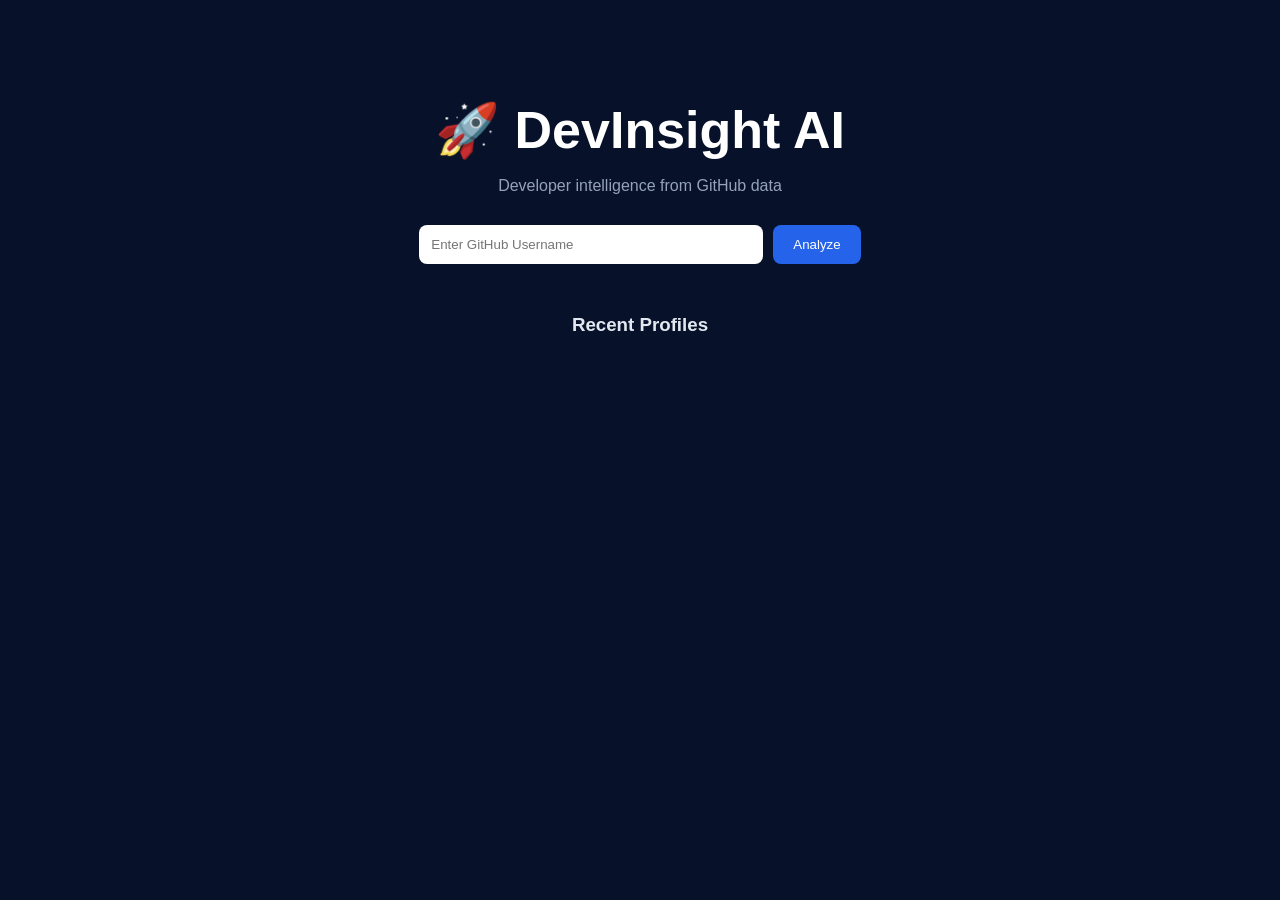
==== templates/index.html @ 2663bfd9 "Initial commits" ====
<!DOCTYPE html>
<html>
<head>
    <title>DevInsight AI</title>
    <link rel="stylesheet" href="/static/index.css">
</head>

<body>

<div class="landing">

    <h1 class="logo">🚀 DevInsight AI</h1>

    <p class="tagline">
        Developer intelligence from GitHub data
    </p>

    <!-- FORM (NO JS NEEDED FOR SUBMIT) -->
    <form action="/dashboard" method="get" class="search-form">

        <input
            type="text"
            name="username"
            id="username"
            placeholder="Enter GitHub Username"
            required
        />

        <button type="submit">Analyze</button>

    </form>

    <!-- RECENT SEARCHES -->
    <div class="recent-box">

        <h3>Recent Profiles</h3>

        <div id="recentList" class="recent-list"></div>

    </div>

</div>

<script src="/static/script.js"></script>

</body>
</html>
---- static/index.css ----
body {
    margin: 0;
    font-family: Arial, sans-serif;
    background: #07122a;
    color: white;
}

.landing {
    max-width: 800px;
    margin: 100px auto;
    text-align: center;
}

.logo {
    font-size: 52px;
    margin-bottom: 10px;
}

.tagline {
    color: #94a3b8;
    margin-bottom: 30px;
}

.search-form {
    display: flex;
    justify-content: center;
    gap: 10px;
}

.search-form input {
    width: 320px;
    padding: 12px;
    border-radius: 8px;
    border: none;
}

.search-form button {
    background: #2563eb;
    color: white;
    border: none;
    padding: 12px 20px;
    border-radius: 8px;
    cursor: pointer;
}

.search-form button:hover {
    background: #1d4ed8;
}

.recent-box {
    margin-top: 50px;
}

.recent-list {
    margin-top: 10px;
}
/* ===== RECENT PROFILES ===== */

.recent-box h3 {
    color: #e2e8f0;
    margin-bottom: 12px;
}

.recent-list {
    display: flex;
    flex-wrap: wrap;
    justify-content: center;
    gap: 10px;
}

/* each recent username */
.recent-item {
    background: #1e293b;
    border: 1px solid #3a475f;
    padding: 8px 14px;
    border-radius: 20px;
    font-size: 14px;
    color: #cbd5e1;
    cursor: pointer;
    transition: all 0.2s ease;
}

.recent-item:hover {
    border-color: #5b6d8a;
    transform: translateY(-2px);
    color: white;
}
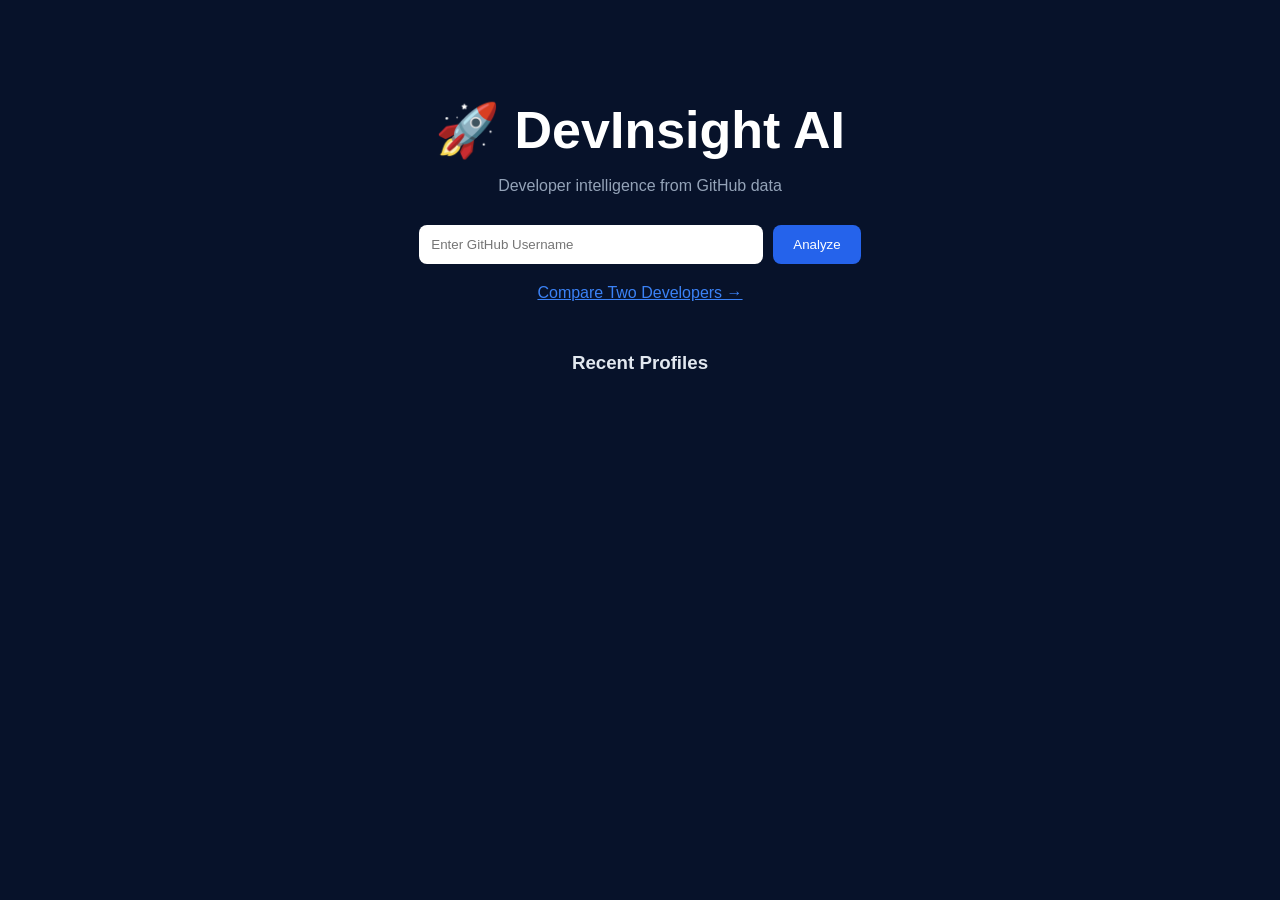
==== commit 56ace51e: "Add compare feature, PDF download, Docker setup, fix charts" ====
--- a/templates/index.html
+++ b/templates/index.html
@@ -1,47 +1,42 @@
-<!DOCTYPE html>
+<!doctype html>
 <html>
-<head>
+  <head>
     <title>DevInsight AI</title>
-    <link rel="stylesheet" href="/static/index.css">
-</head>
+    <link rel="stylesheet" href="/static/index.css" />
+  </head>
 
-<body>
+  <body>
+    <div class="landing">
+      <h1 class="logo">🚀 DevInsight AI</h1>
 
-<div class="landing">
+      <p class="tagline">Developer intelligence from GitHub data</p>
 
-    <h1 class="logo">🚀 DevInsight AI</h1>
-
-    <p class="tagline">
-        Developer intelligence from GitHub data
-    </p>
-
-    <!-- FORM (NO JS NEEDED FOR SUBMIT) -->
-    <form action="/dashboard" method="get" class="search-form">
-
+      <!-- FORM (NO JS NEEDED FOR SUBMIT) -->
+      <form action="/dashboard" method="get" class="search-form">
         <input
-            type="text"
-            name="username"
-            id="username"
-            placeholder="Enter GitHub Username"
-            required
+          type="text"
+          name="username"
+          id="username"
+          placeholder="Enter GitHub Username"
+          required
         />
 
         <button type="submit">Analyze</button>
+      </form>
 
-    </form>
+      <!-- Add after the search form in index.html -->
+      <div style="text-align: center; margin-top: 20px">
+        <a href="/compare" style="color: #3b82f6">Compare Two Developers →</a>
+      </div>
 
-    <!-- RECENT SEARCHES -->
-    <div class="recent-box">
-
+      <!-- RECENT SEARCHES -->
+      <div class="recent-box">
         <h3>Recent Profiles</h3>
 
         <div id="recentList" class="recent-list"></div>
-
+      </div>
     </div>
 
-</div>
-
-<script src="/static/script.js"></script>
-
-</body>
-</html>+    <script src="/static/script.js"></script>
+  </body>
+</html>
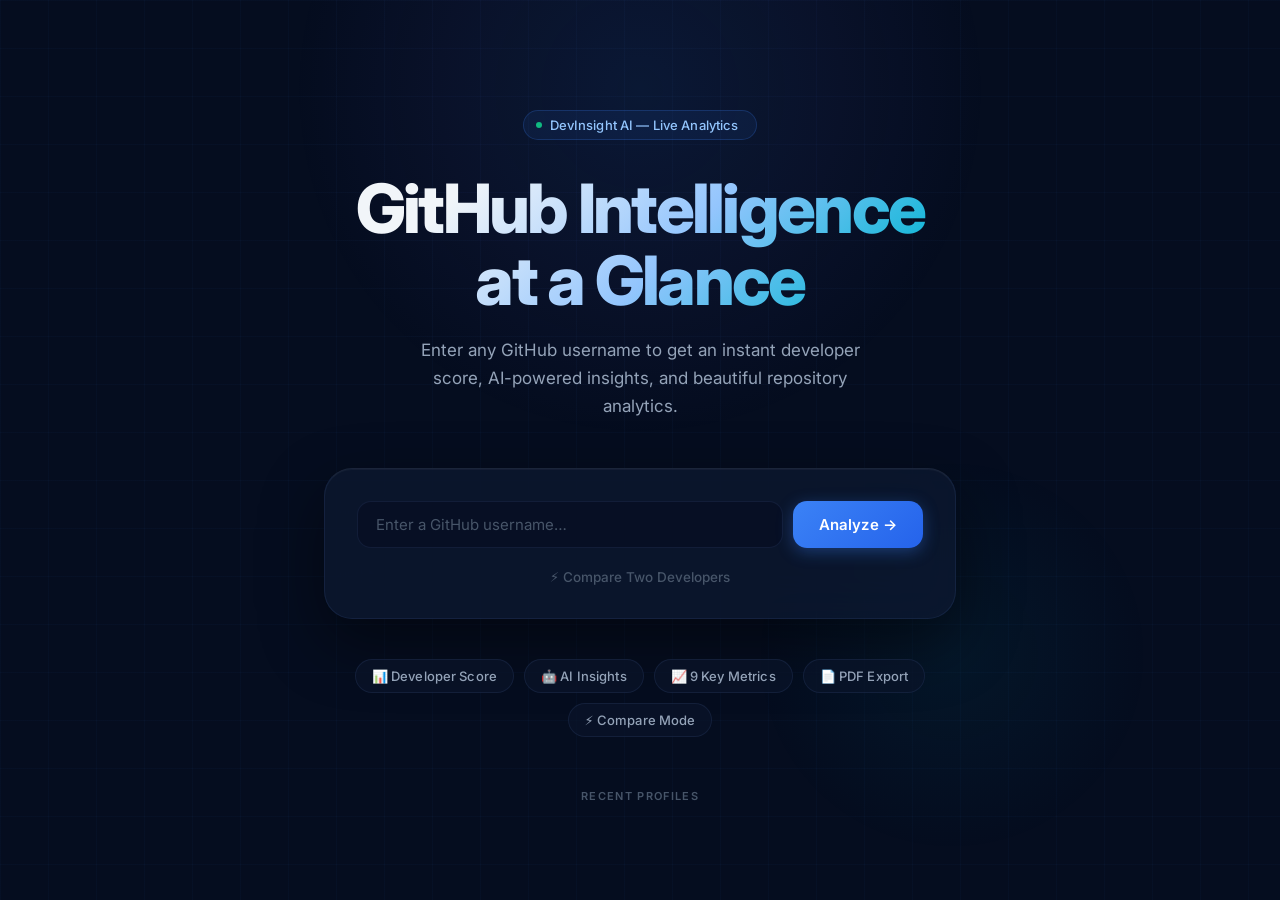
==== commit 85442abf: "UI enhanced" ====
--- a/templates/index.html
+++ b/templates/index.html
@@ -1,40 +1,72 @@
 <!doctype html>
-<html>
+<html lang="en">
   <head>
-    <title>DevInsight AI</title>
+    <meta charset="UTF-8" />
+    <meta name="viewport" content="width=device-width, initial-scale=1.0" />
+    <title>DevInsight AI — GitHub Developer Analytics</title>
+    <meta name="description" content="Analyze any GitHub developer's profile, score their contributions, and generate AI-powered insights instantly." />
+
+    <!-- Inter Font -->
+    <link rel="preconnect" href="https://fonts.googleapis.com" />
+    <link rel="preconnect" href="https://fonts.gstatic.com" crossorigin />
+    <link href="https://fonts.googleapis.com/css2?family=Inter:wght@300;400;500;600;700;800&display=swap" rel="stylesheet" />
+
     <link rel="stylesheet" href="/static/index.css" />
   </head>
 
   <body>
+    <!-- Animated Background -->
+    <div class="bg-grid"></div>
+    <div class="bg-glow"></div>
+    <div class="bg-glow-2"></div>
+
     <div class="landing">
-      <h1 class="logo">🚀 DevInsight AI</h1>
 
-      <p class="tagline">Developer intelligence from GitHub data</p>
-
-      <!-- FORM (NO JS NEEDED FOR SUBMIT) -->
-      <form action="/dashboard" method="get" class="search-form">
-        <input
-          type="text"
-          name="username"
-          id="username"
-          placeholder="Enter GitHub Username"
-          required
-        />
-
-        <button type="submit">Analyze</button>
-      </form>
-
-      <!-- Add after the search form in index.html -->
-      <div style="text-align: center; margin-top: 20px">
-        <a href="/compare" style="color: #3b82f6">Compare Two Developers →</a>
+      <!-- Logo Badge -->
+      <div class="logo-badge">
+        <span class="badge-dot"></span>
+        DevInsight AI &mdash; Live Analytics
       </div>
 
-      <!-- RECENT SEARCHES -->
+      <!-- Hero -->
+      <h1 class="logo">GitHub Intelligence<br>at a Glance</h1>
+      <p class="tagline">Enter any GitHub username to get an instant developer score, AI-powered insights, and beautiful repository analytics.</p>
+
+      <!-- Search Card -->
+      <div class="search-card">
+        <form action="/dashboard" method="get" class="search-form">
+          <input
+            type="text"
+            name="username"
+            id="username"
+            placeholder="Enter a GitHub username…"
+            autocomplete="off"
+            spellcheck="false"
+            required
+          />
+          <button type="submit">Analyze →</button>
+        </form>
+
+        <div class="compare-link">
+          <a href="/compare">⚡ Compare Two Developers</a>
+        </div>
+      </div>
+
+      <!-- Feature Highlights -->
+      <div class="feature-pills">
+        <span class="pill">📊 Developer Score</span>
+        <span class="pill">🤖 AI Insights</span>
+        <span class="pill">📈 9 Key Metrics</span>
+        <span class="pill">📄 PDF Export</span>
+        <span class="pill">⚡ Compare Mode</span>
+      </div>
+
+      <!-- Recent Profiles -->
       <div class="recent-box">
         <h3>Recent Profiles</h3>
-
         <div id="recentList" class="recent-list"></div>
       </div>
+
     </div>
 
     <script src="/static/script.js"></script>
--- a/static/index.css
+++ b/static/index.css
@@ -1,87 +1,389 @@
+/* ============================================================
+   DEVINSIGHT AI — LANDING PAGE STYLES
+   Stack: Vanilla CSS · Inter · Dark Glass Design System
+   ============================================================ */
+
+/* === DESIGN TOKENS === */
+:root {
+  /* Surfaces */
+  --bg-base:    #050d1f;
+  --bg-surface: #0a1628;
+  --bg-card:    rgba(13, 24, 48, 0.75);
+  --bg-input:   rgba(8, 16, 36, 0.85);
+
+  /* Borders */
+  --border:       rgba(99, 130, 200, 0.12);
+  --border-hover: rgba(99, 130, 246, 0.40);
+  --border-focus: rgba(59, 130, 246, 0.60);
+
+  /* Brand Accent */
+  --blue:      #3b82f6;
+  --blue-dark: #2563eb;
+  --cyan:      #06b6d4;
+  --indigo:    #6366f1;
+
+  /* Gradients */
+  --grad-primary: linear-gradient(135deg, #3b82f6, #06b6d4);
+  --grad-hero:    linear-gradient(135deg, #3b82f6 0%, #6366f1 100%);
+
+  /* Text */
+  --text-primary:   #f1f5f9;
+  --text-secondary: #94a3b8;
+  --text-muted:     #475569;
+  --text-accent:    #93c5fd;
+
+  /* Radii */
+  --r-sm: 8px;
+  --r-md: 14px;
+  --r-lg: 20px;
+  --r-xl: 28px;
+  --r-pill: 100px;
+}
+
+/* === RESET === */
+*, *::before, *::after { box-sizing: border-box; margin: 0; padding: 0; }
+
+/* === BASE === */
 body {
-    margin: 0;
-    font-family: Arial, sans-serif;
-    background: #07122a;
-    color: white;
-}
+  font-family: 'Inter', system-ui, -apple-system, sans-serif;
+  background: var(--bg-base);
+  color: var(--text-primary);
+  min-height: 100vh;
+  overflow-x: hidden;
+  -webkit-font-smoothing: antialiased;
+}
+
+/* ============================================================
+   ANIMATED BACKGROUND
+   ============================================================ */
+
+.bg-grid {
+  position: fixed;
+  inset: 0;
+  background-image:
+    linear-gradient(rgba(59, 130, 246, 0.035) 1px, transparent 1px),
+    linear-gradient(90deg, rgba(59, 130, 246, 0.035) 1px, transparent 1px);
+  background-size: 48px 48px;
+  z-index: 0;
+  pointer-events: none;
+}
+
+.bg-glow {
+  position: fixed;
+  width: 700px;
+  height: 700px;
+  border-radius: 50%;
+  background: radial-gradient(
+    circle,
+    rgba(59, 130, 246, 0.10) 0%,
+    rgba(99, 102, 241, 0.05) 40%,
+    transparent 70%
+  );
+  top: -260px;
+  left: 50%;
+  transform: translateX(-50%);
+  z-index: 0;
+  pointer-events: none;
+  animation: pulseGlow 7s ease-in-out infinite;
+}
+
+.bg-glow-2 {
+  position: fixed;
+  width: 400px;
+  height: 400px;
+  border-radius: 50%;
+  background: radial-gradient(
+    circle,
+    rgba(6, 182, 212, 0.06) 0%,
+    transparent 70%
+  );
+  bottom: 5%;
+  right: 10%;
+  z-index: 0;
+  pointer-events: none;
+  animation: pulseGlow 9s ease-in-out 2s infinite reverse;
+}
+
+@keyframes pulseGlow {
+  0%, 100% { opacity: 0.6; transform: translateX(-50%) scale(1); }
+  50%       { opacity: 1;   transform: translateX(-50%) scale(1.08); }
+}
+
+/* ============================================================
+   LAYOUT
+   ============================================================ */
 
 .landing {
-    max-width: 800px;
-    margin: 100px auto;
-    text-align: center;
-}
+  position: relative;
+  z-index: 1;
+  max-width: 680px;
+  margin: 0 auto;
+  padding: 110px 24px 80px;
+  text-align: center;
+}
+
+/* ============================================================
+   LOGO BADGE
+   ============================================================ */
+
+.logo-badge {
+  display: inline-flex;
+  align-items: center;
+  gap: 8px;
+  background: rgba(59, 130, 246, 0.08);
+  border: 1px solid rgba(59, 130, 246, 0.22);
+  border-radius: var(--r-pill);
+  padding: 6px 18px 6px 12px;
+  font-size: 13px;
+  font-weight: 500;
+  color: var(--text-accent);
+  letter-spacing: 0.01em;
+  margin-bottom: 32px;
+  animation: fadeInDown 0.6s ease both;
+}
+
+.logo-badge .badge-dot {
+  width: 6px;
+  height: 6px;
+  border-radius: 50%;
+  background: #10b981;
+  animation: blink 2s ease infinite;
+}
+
+@keyframes blink {
+  0%, 100% { opacity: 1; }
+  50%       { opacity: 0.3; }
+}
+
+/* ============================================================
+   HERO
+   ============================================================ */
 
 .logo {
-    font-size: 52px;
-    margin-bottom: 10px;
+  font-size: clamp(38px, 8vw, 68px);
+  font-weight: 800;
+  line-height: 1.06;
+  letter-spacing: -0.04em;
+  margin-bottom: 20px;
+  background: linear-gradient(
+    135deg,
+    #f1f5f9 20%,
+    #93c5fd 55%,
+    #06b6d4 90%
+  );
+  -webkit-background-clip: text;
+  background-clip: text;
+  -webkit-text-fill-color: transparent;
+  animation: fadeInUp 0.7s ease 0.10s both;
 }
 
 .tagline {
-    color: #94a3b8;
-    margin-bottom: 30px;
+  font-size: 17px;
+  line-height: 1.65;
+  color: var(--text-secondary);
+  font-weight: 400;
+  margin-bottom: 48px;
+  max-width: 460px;
+  margin-left: auto;
+  margin-right: auto;
+  animation: fadeInUp 0.7s ease 0.20s both;
+}
+
+/* ============================================================
+   SEARCH CARD (Glassmorphism)
+   ============================================================ */
+
+.search-card {
+  background: var(--bg-card);
+  backdrop-filter: blur(24px);
+  -webkit-backdrop-filter: blur(24px);
+  border: 1px solid var(--border);
+  border-top-color: rgba(255, 255, 255, 0.07);
+  border-radius: var(--r-xl);
+  padding: 32px;
+  box-shadow:
+    0 24px 64px rgba(0, 0, 0, 0.45),
+    0 1px 0  rgba(255, 255, 255, 0.04) inset;
+  animation: fadeInUp 0.7s ease 0.30s both;
 }
 
 .search-form {
-    display: flex;
-    justify-content: center;
-    gap: 10px;
+  display: flex;
+  gap: 10px;
 }
 
 .search-form input {
-    width: 320px;
-    padding: 12px;
-    border-radius: 8px;
-    border: none;
+  flex: 1;
+  padding: 13px 18px;
+  border-radius: var(--r-md);
+  border: 1.5px solid var(--border);
+  background: var(--bg-input);
+  color: var(--text-primary);
+  font-family: 'Inter', sans-serif;
+  font-size: 15px;
+  font-weight: 400;
+  outline: none;
+  transition: border-color 0.2s ease, box-shadow 0.2s ease;
+  -webkit-appearance: none;
+}
+
+.search-form input::placeholder { color: var(--text-muted); }
+
+.search-form input:focus {
+  border-color: var(--border-focus);
+  box-shadow: 0 0 0 3px rgba(59, 130, 246, 0.12);
 }
 
 .search-form button {
-    background: #2563eb;
-    color: white;
-    border: none;
-    padding: 12px 20px;
-    border-radius: 8px;
-    cursor: pointer;
+  padding: 13px 26px;
+  border-radius: var(--r-md);
+  border: none;
+  background: linear-gradient(135deg, var(--blue), var(--blue-dark));
+  color: white;
+  font-family: 'Inter', sans-serif;
+  font-size: 15px;
+  font-weight: 600;
+  cursor: pointer;
+  white-space: nowrap;
+  letter-spacing: 0.01em;
+  box-shadow: 0 4px 16px rgba(59, 130, 246, 0.35);
+  transition: transform 0.18s ease, box-shadow 0.18s ease;
+  -webkit-appearance: none;
 }
 
 .search-form button:hover {
-    background: #1d4ed8;
-}
+  transform: translateY(-2px);
+  box-shadow: 0 8px 28px rgba(59, 130, 246, 0.48);
+}
+
+.search-form button:active {
+  transform: translateY(0);
+  box-shadow: 0 2px 8px rgba(59, 130, 246, 0.25);
+}
+
+/* ============================================================
+   COMPARE LINK
+   ============================================================ */
+
+.compare-link {
+  margin-top: 18px;
+}
+
+.compare-link a {
+  display: inline-flex;
+  align-items: center;
+  gap: 6px;
+  color: var(--text-muted);
+  text-decoration: none;
+  font-size: 13.5px;
+  font-weight: 500;
+  transition: color 0.2s;
+}
+
+.compare-link a:hover { color: var(--text-accent); }
+
+/* ============================================================
+   FEATURE PILLS
+   ============================================================ */
+
+.feature-pills {
+  display: flex;
+  flex-wrap: wrap;
+  gap: 10px;
+  justify-content: center;
+  margin-top: 40px;
+  animation: fadeInUp 0.7s ease 0.45s both;
+}
+
+.pill {
+  background: rgba(10, 20, 42, 0.70);
+  border: 1px solid var(--border);
+  border-radius: var(--r-pill);
+  padding: 8px 16px;
+  font-size: 13px;
+  font-weight: 500;
+  color: var(--text-secondary);
+  display: inline-flex;
+  align-items: center;
+  gap: 6px;
+  letter-spacing: 0.01em;
+  transition: border-color 0.2s, color 0.2s;
+}
+
+.pill:hover {
+  border-color: var(--border-hover);
+  color: var(--text-accent);
+}
+
+/* ============================================================
+   RECENT PROFILES
+   ============================================================ */
 
 .recent-box {
-    margin-top: 50px;
+  margin-top: 52px;
+  animation: fadeInUp 0.7s ease 0.55s both;
+}
+
+.recent-box h3 {
+  font-size: 11px;
+  font-weight: 600;
+  color: var(--text-muted);
+  text-transform: uppercase;
+  letter-spacing: 0.12em;
+  margin-bottom: 14px;
 }
 
 .recent-list {
-    margin-top: 10px;
-}
-/* ===== RECENT PROFILES ===== */
-
-.recent-box h3 {
-    color: #e2e8f0;
-    margin-bottom: 12px;
-}
-
-.recent-list {
-    display: flex;
-    flex-wrap: wrap;
-    justify-content: center;
-    gap: 10px;
-}
-
-/* each recent username */
+  display: flex;
+  flex-wrap: wrap;
+  gap: 8px;
+  justify-content: center;
+}
+
 .recent-item {
-    background: #1e293b;
-    border: 1px solid #3a475f;
-    padding: 8px 14px;
-    border-radius: 20px;
-    font-size: 14px;
-    color: #cbd5e1;
-    cursor: pointer;
-    transition: all 0.2s ease;
+  background: rgba(10, 20, 42, 0.70);
+  border: 1px solid var(--border);
+  padding: 8px 18px;
+  border-radius: var(--r-pill);
+  font-size: 13px;
+  font-weight: 500;
+  color: var(--text-secondary);
+  cursor: pointer;
+  transition: all 0.2s ease;
+  -webkit-user-select: none;
+  user-select: none;
 }
 
 .recent-item:hover {
-    border-color: #5b6d8a;
-    transform: translateY(-2px);
-    color: white;
+  border-color: var(--border-hover);
+  color: #bfdbfe;
+  background: rgba(59, 130, 246, 0.08);
+  transform: translateY(-2px);
+  box-shadow: 0 4px 16px rgba(59, 130, 246, 0.12);
+}
+
+/* ============================================================
+   ANIMATIONS
+   ============================================================ */
+
+@keyframes fadeInUp {
+  from { opacity: 0; transform: translateY(22px); }
+  to   { opacity: 1; transform: translateY(0); }
+}
+
+@keyframes fadeInDown {
+  from { opacity: 0; transform: translateY(-14px); }
+  to   { opacity: 1; transform: translateY(0); }
+}
+
+/* ============================================================
+   RESPONSIVE
+   ============================================================ */
+
+@media (max-width: 560px) {
+  .landing { padding: 90px 16px 60px; }
+  .search-card { padding: 22px 18px; }
+  .search-form { flex-direction: column; }
+  .search-form button { width: 100%; }
+  .logo { letter-spacing: -0.03em; }
 }
